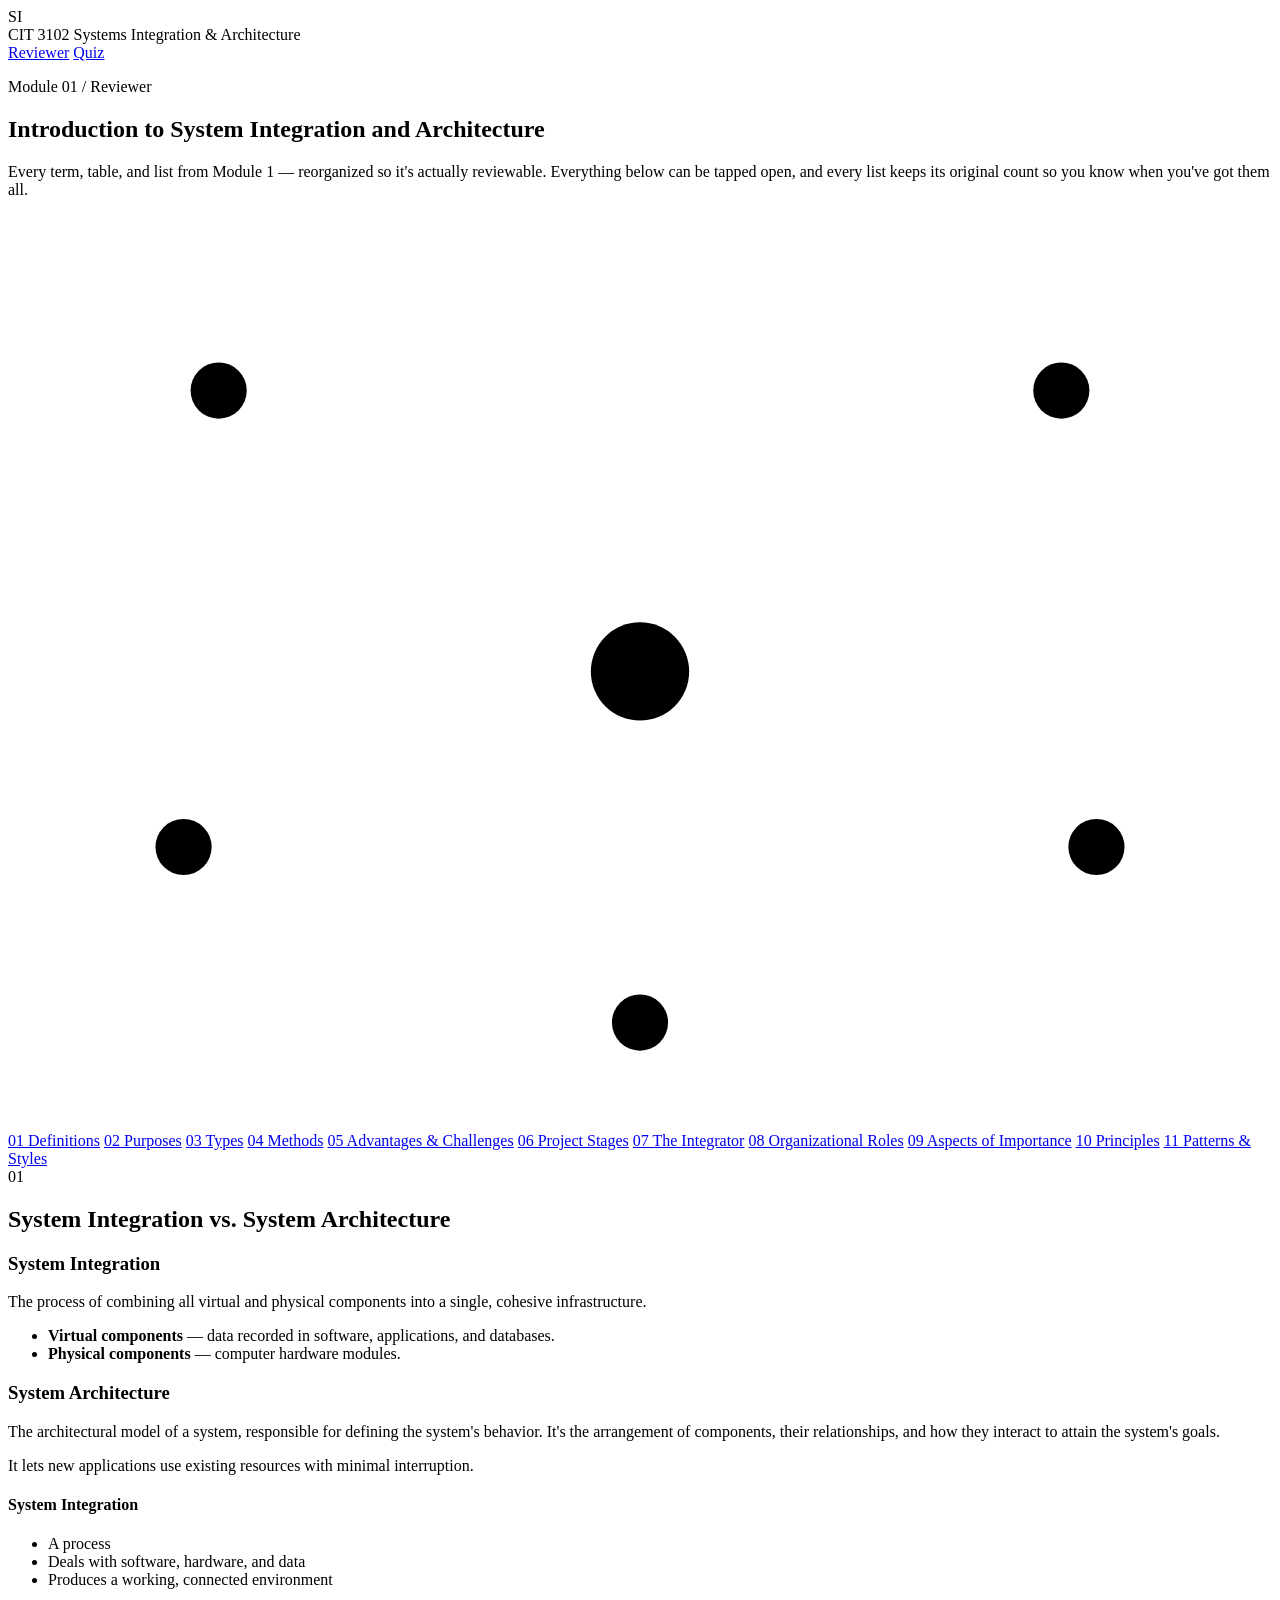
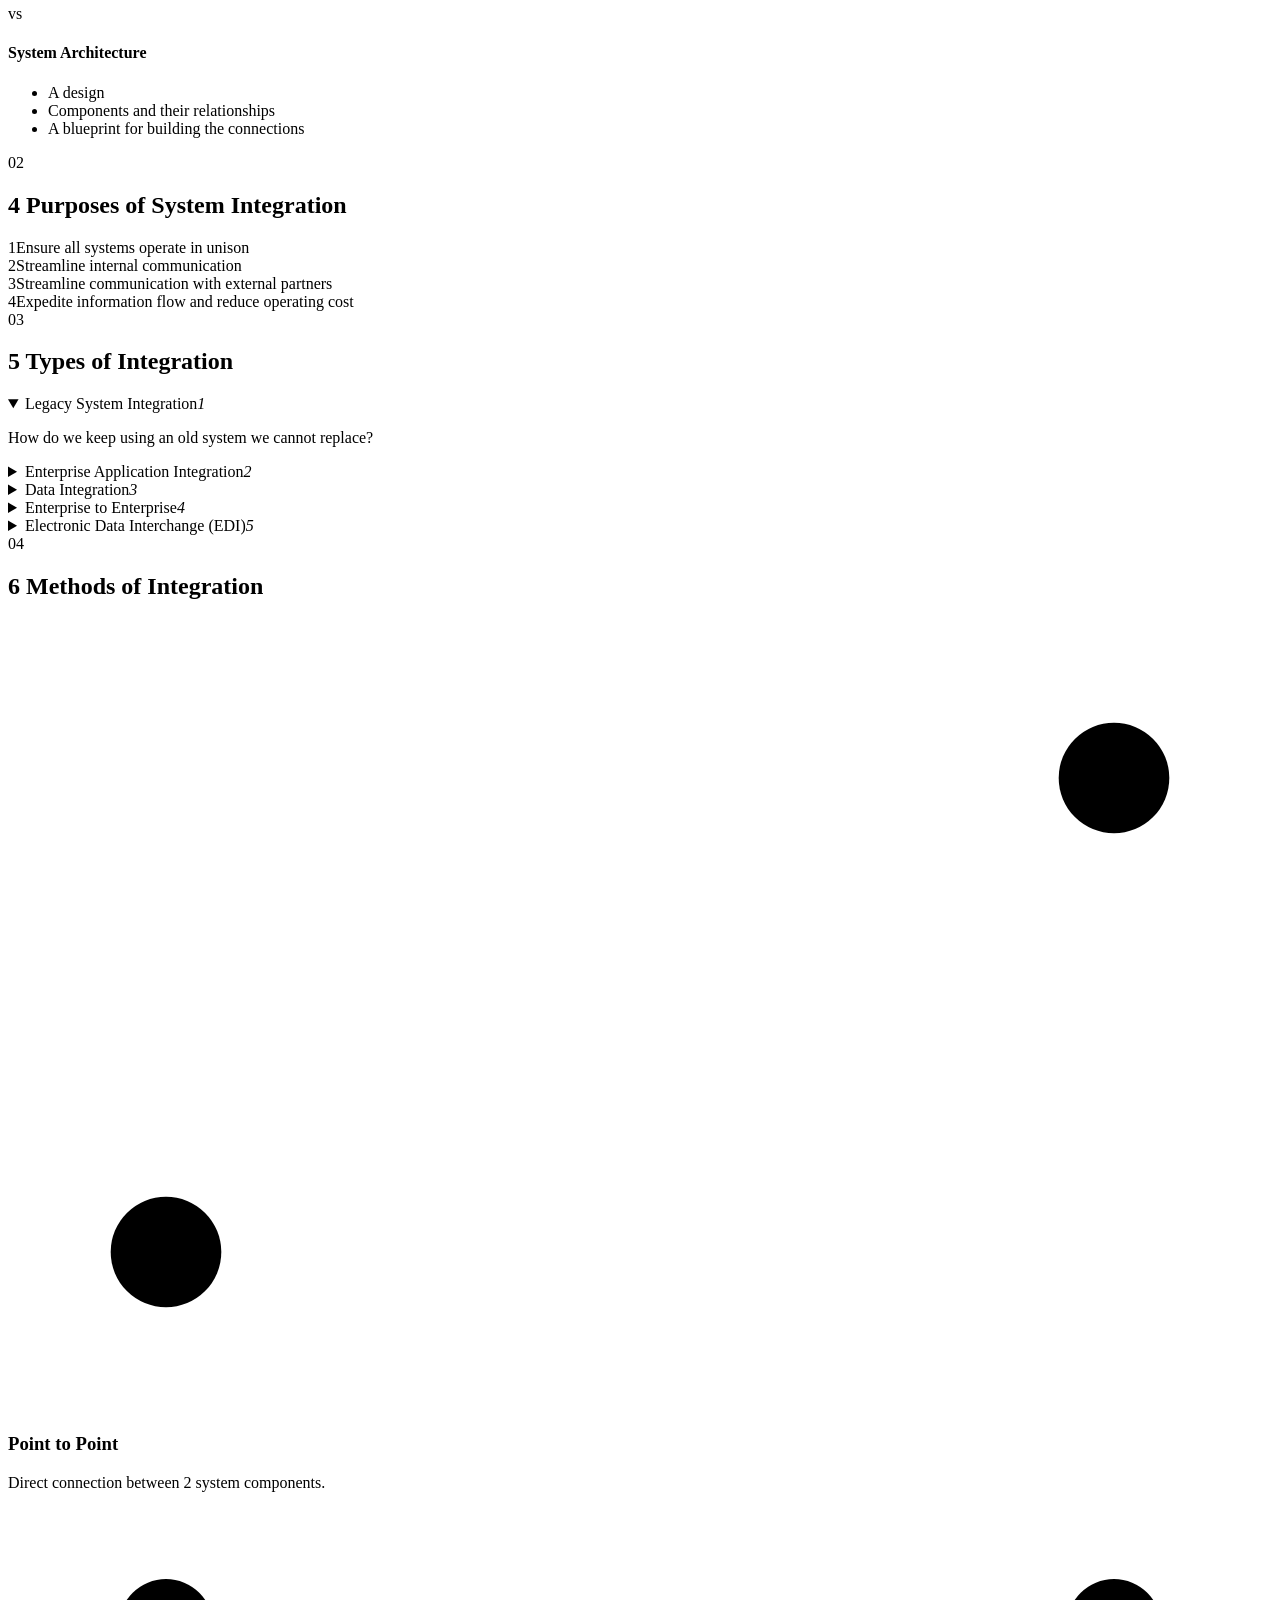
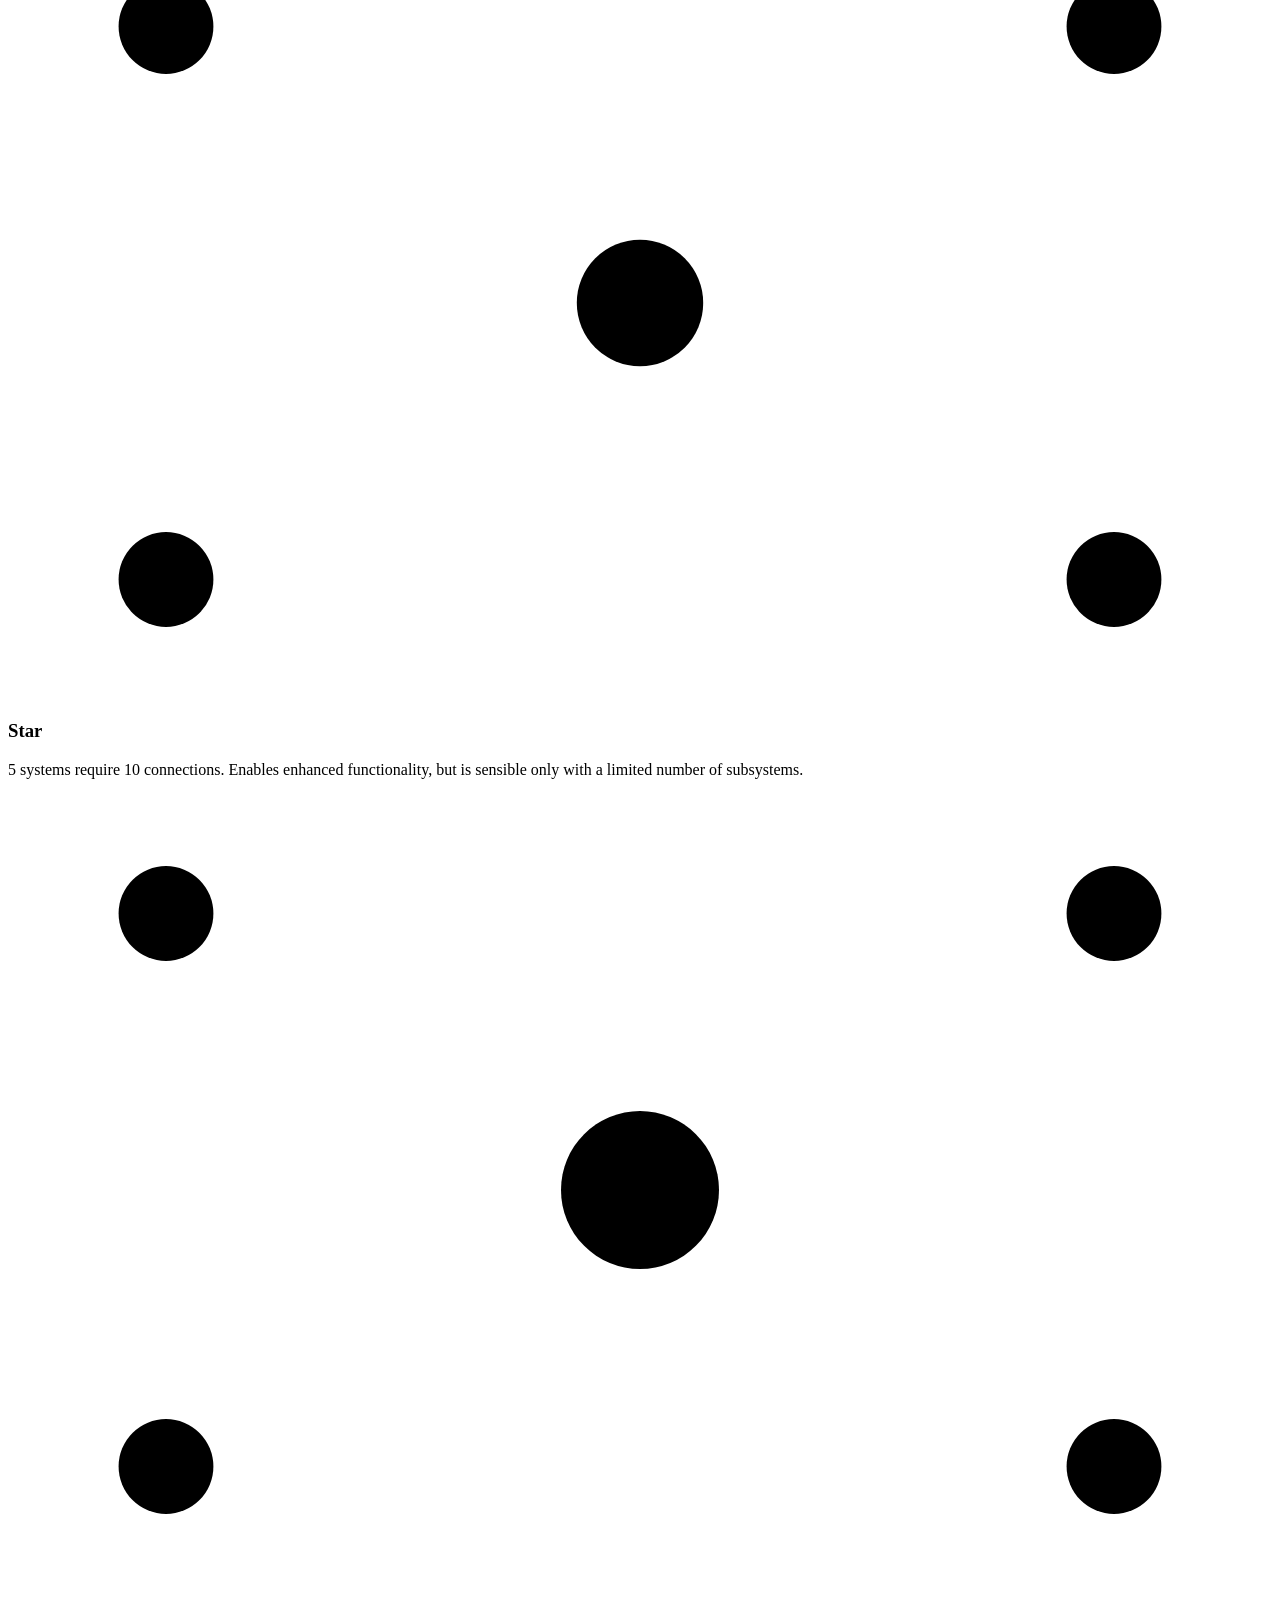
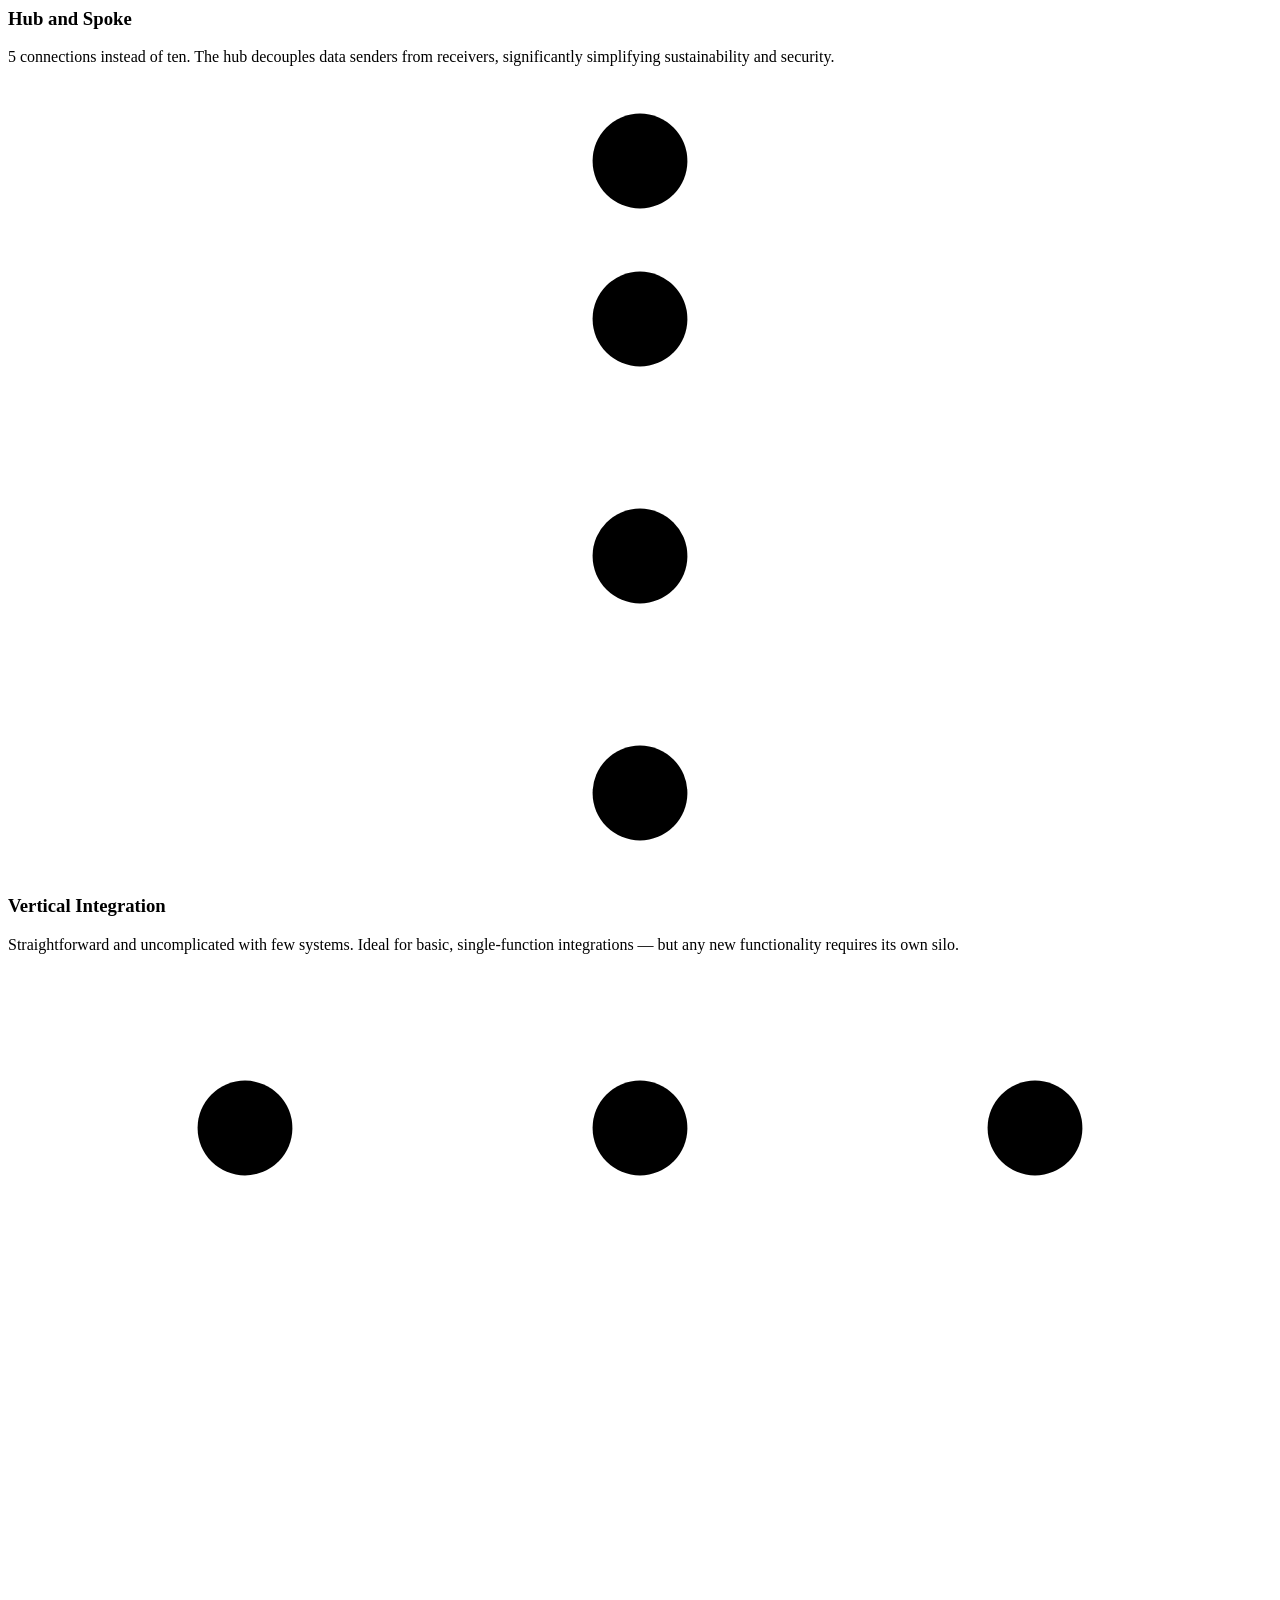
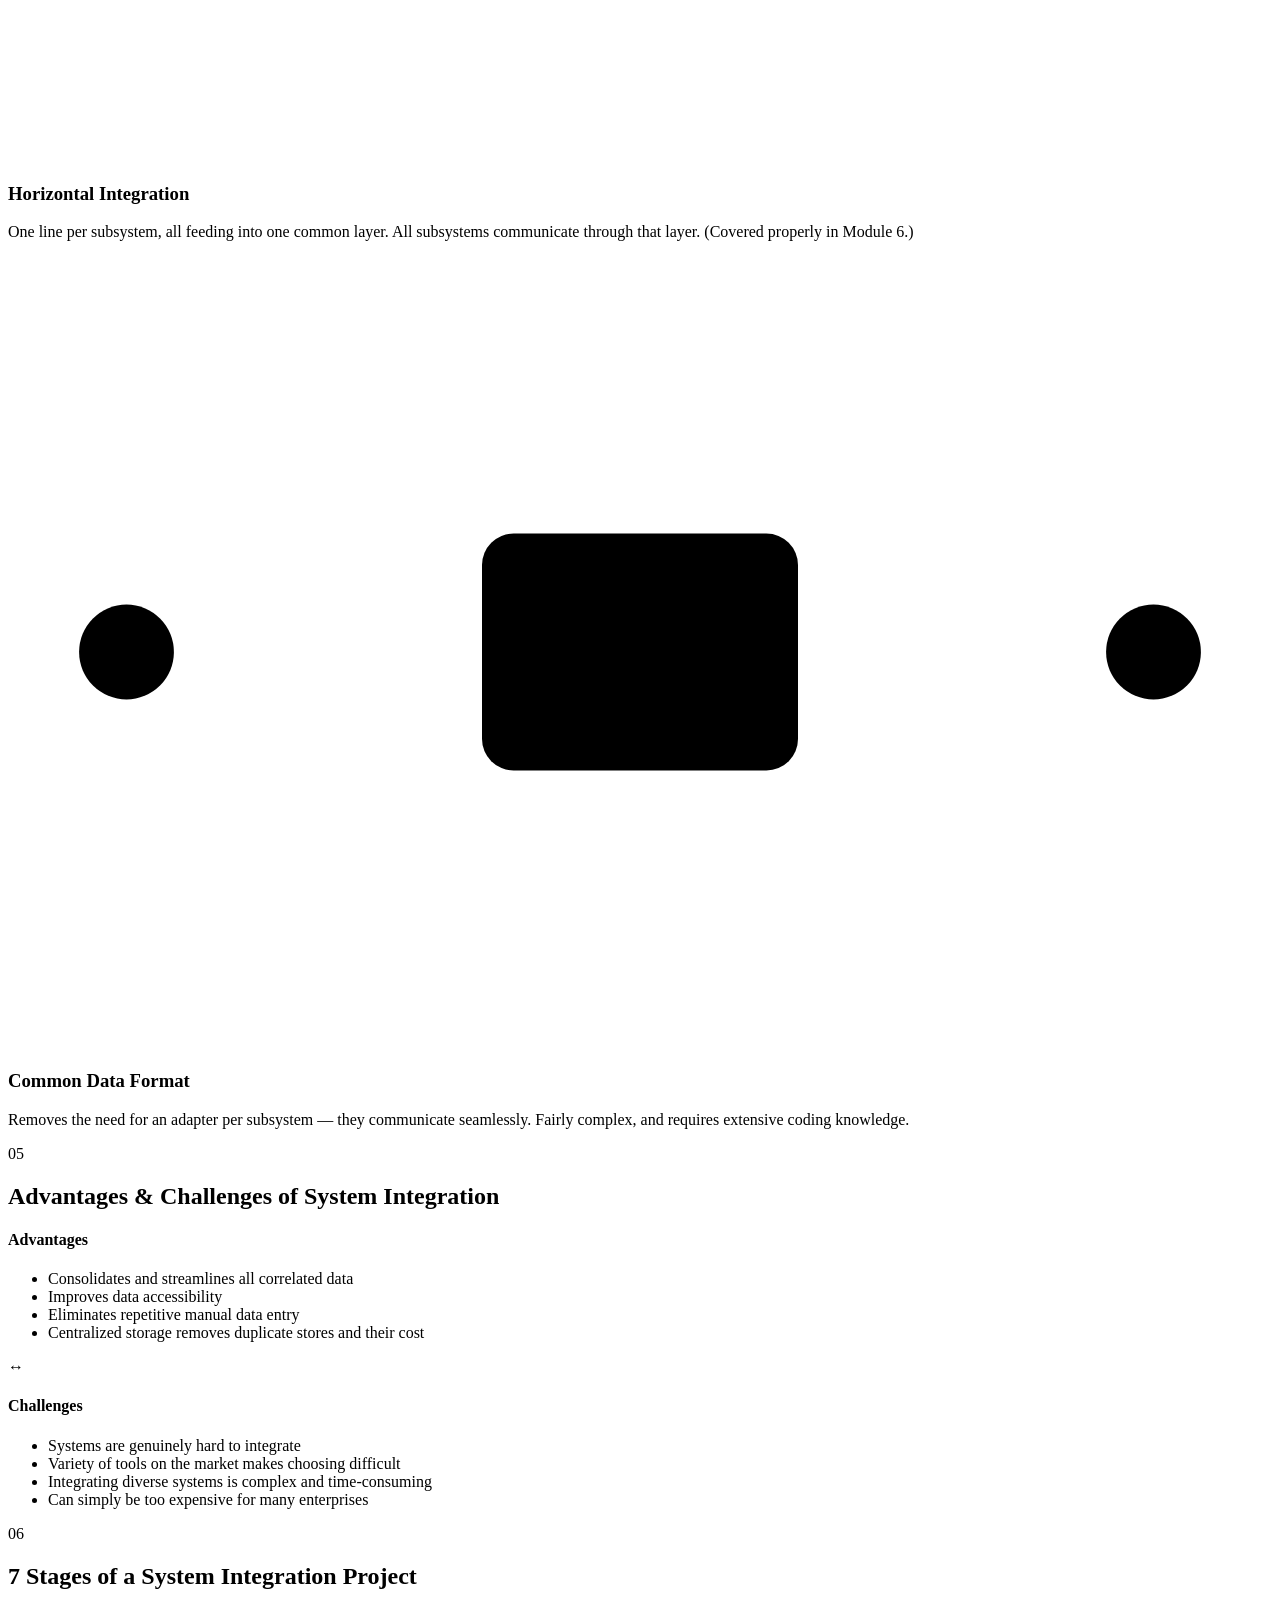
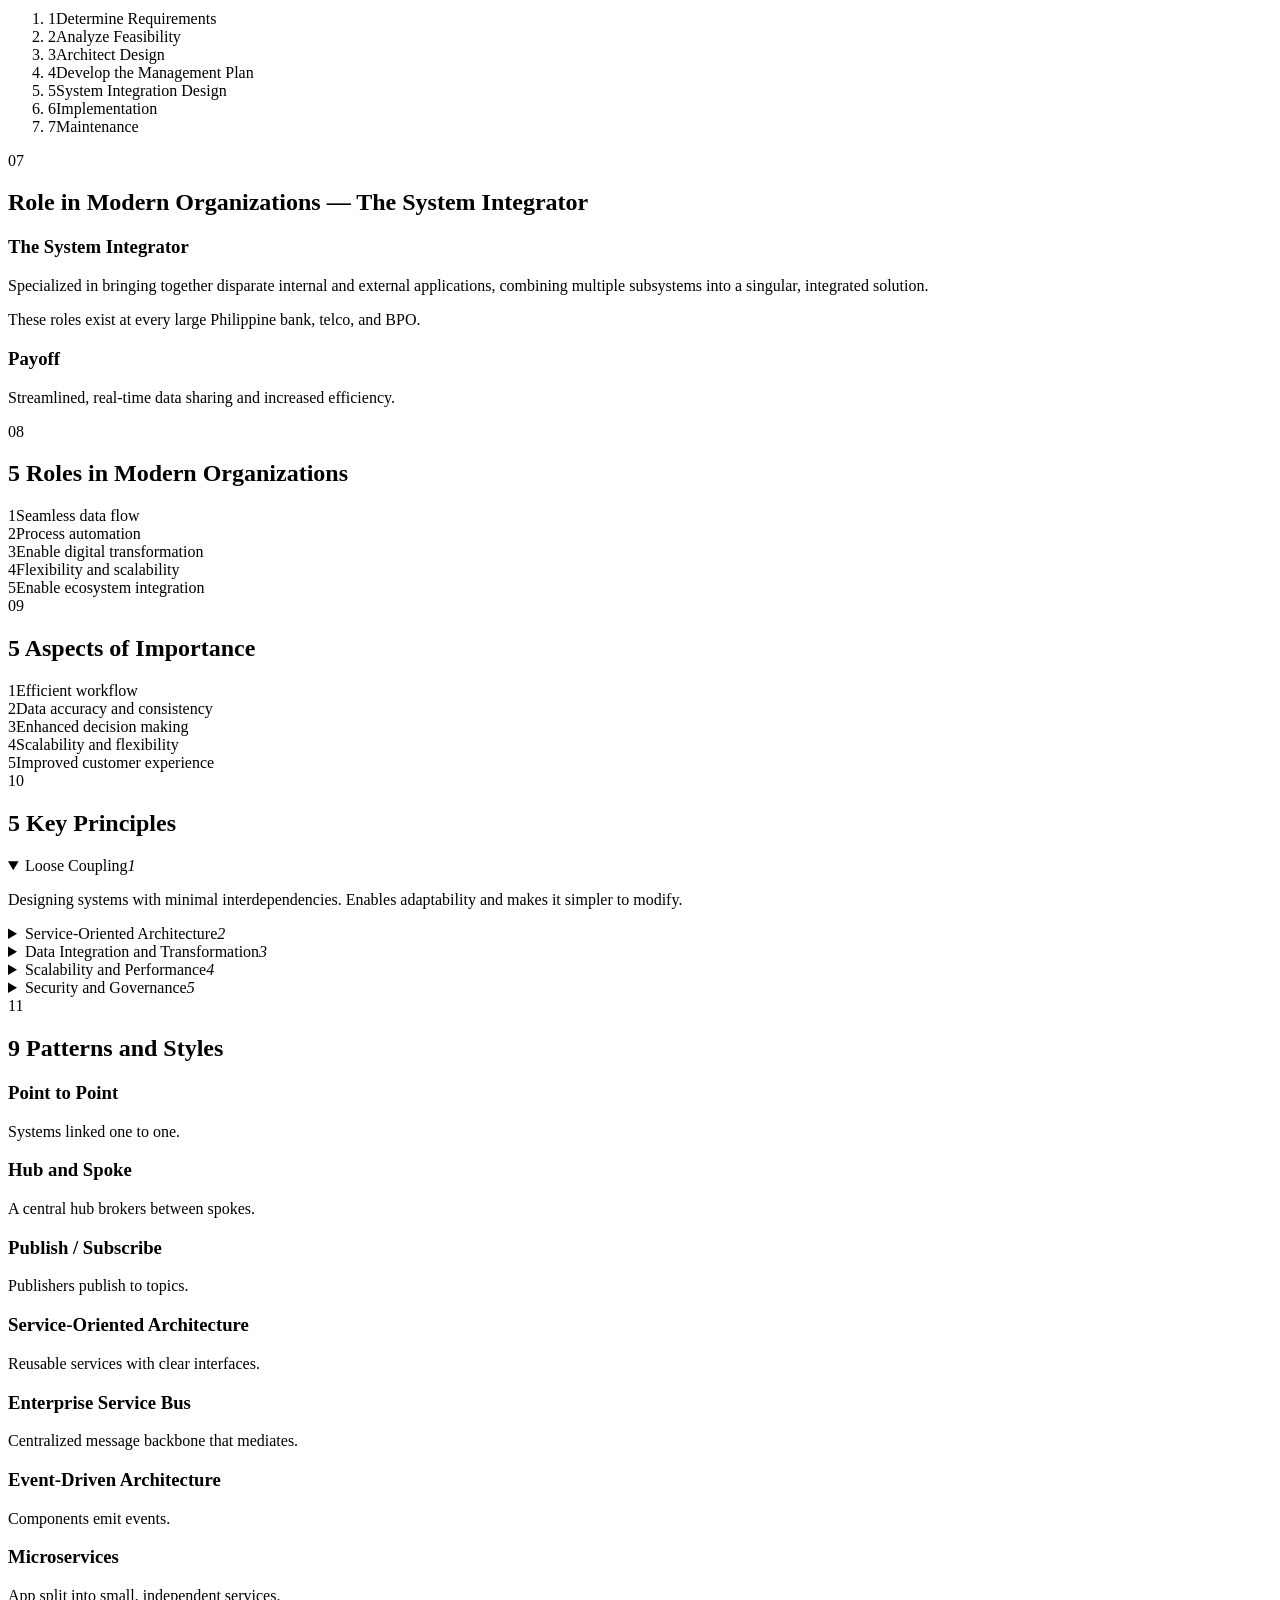
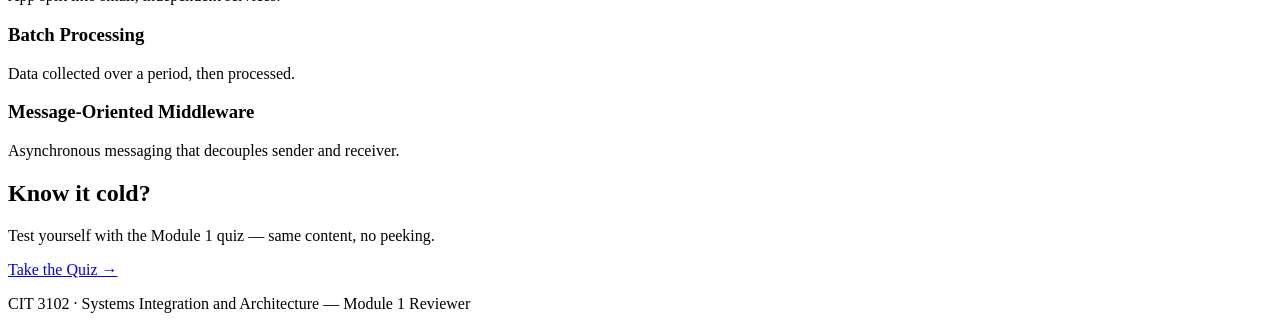
==== index.html @ 25cd11cd "Add initial index.html for Module 1 Reviewer Initial commit of the Module 1 Reviewer HTML structure." ====
<!DOCTYPE html>
<html lang="en">
<head>
<meta charset="UTF-8">
<meta name="viewport" content="width=device-width, initial-scale=1.0">
<title>Module 1 Reviewer · Systems Integration & Architecture</title>
<link rel="preconnect" href="https://fonts.googleapis.com">
<link href="https://fonts.googleapis.com/css2?family=Space+Grotesk:wght@500;600;700&family=Inter:wght@400;500;600;700&family=IBM+Plex+Mono:wght@500;600&display=swap" rel="stylesheet">
<link rel="stylesheet" href="reviewer.css">
</head>
<body>

<div class="wires" aria-hidden="true"></div>

<header class="topbar">
  <div class="topbar-inner">
    <div class="brand">
      <span class="brand-mark">SI</span>
      <div class="brand-text">
        <span class="brand-course">CIT 3102</span>
        <span class="brand-sub">Systems Integration &amp; Architecture</span>
      </div>
    </div>
    <nav class="topnav">
      <a href="index.html" class="active">Reviewer</a>
      <a href="quiz.html">Quiz</a>
    </nav>
  </div>
</header>

<main>

  <section class="hero">
    <div class="hero-text">
      <p class="eyebrow">Module 01 / Reviewer</p>
      <h1>Introduction to System Integration and Architecture</h1>
      <p class="hero-sub">Every term, table, and list from Module 1 — reorganized so it's actually reviewable. Everything below can be tapped open, and every list keeps its original count so you know when you've got them all.</p>
    </div>
    <svg class="hero-diagram" viewBox="0 0 360 260" aria-hidden="true">
      <g class="wire-lines">
        <line x1="180" y1="130" x2="60" y2="50"></line>
        <line x1="180" y1="130" x2="300" y2="50"></line>
        <line x1="180" y1="130" x2="50" y2="180"></line>
        <line x1="180" y1="130" x2="310" y2="180"></line>
        <line x1="180" y1="130" x2="180" y2="230"></line>
      </g>
      <circle class="node node-hub" cx="180" cy="130" r="14"></circle>
      <circle class="node" cx="60" cy="50" r="8"></circle>
      <circle class="node" cx="300" cy="50" r="8"></circle>
      <circle class="node" cx="50" cy="180" r="8"></circle>
      <circle class="node" cx="310" cy="180" r="8"></circle>
      <circle class="node" cx="180" cy="230" r="8"></circle>
    </svg>
  </section>

  <nav class="toc" aria-label="Section quick links">
    <a href="#definitions">01 Definitions</a>
    <a href="#purposes">02 Purposes</a>
    <a href="#types">03 Types</a>
    <a href="#methods">04 Methods</a>
    <a href="#advantages">05 Advantages &amp; Challenges</a>
    <a href="#stages">06 Project Stages</a>
    <a href="#role">07 The Integrator</a>
    <a href="#roles">08 Organizational Roles</a>
    <a href="#aspects">09 Aspects of Importance</a>
    <a href="#principles">10 Principles</a>
    <a href="#patterns">11 Patterns &amp; Styles</a>
  </nav>

  <!-- 01 DEFINITIONS -->
  <section class="block" id="definitions">
    <div class="block-head">
      <span class="block-num">01</span>
      <h2>System Integration vs. System Architecture</h2>
    </div>

    <div class="card-grid two">
      <div class="def-card">
        <h3>System Integration</h3>
        <p>The process of combining all virtual and physical components into a single, cohesive infrastructure.</p>
        <ul class="tag-list">
          <li><strong>Virtual components</strong> — data recorded in software, applications, and databases.</li>
          <li><strong>Physical components</strong> — computer hardware modules.</li>
        </ul>
      </div>
      <div class="def-card">
        <h3>System Architecture</h3>
        <p>The architectural model of a system, responsible for defining the system's behavior. It's the arrangement of components, their relationships, and how they interact to attain the system's goals.</p>
        <p class="def-note">It lets new applications use existing resources with minimal interruption.</p>
      </div>
    </div>

    <div class="compare-table">
      <div class="compare-col">
        <h4>System Integration</h4>
        <ul>
          <li>A process</li>
          <li>Deals with software, hardware, and data</li>
          <li>Produces a working, connected environment</li>
        </ul>
      </div>
      <div class="compare-divider" aria-hidden="true">vs</div>
      <div class="compare-col">
        <h4>System Architecture</h4>
        <ul>
          <li>A design</li>
          <li>Components and their relationships</li>
          <li>A blueprint for building the connections</li>
        </ul>
      </div>
    </div>
  </section>

  <!-- 02 PURPOSES -->
  <section class="block" id="purposes">
    <div class="block-head">
      <span class="block-num">02</span>
      <h2>4 Purposes of System Integration</h2>
    </div>
    <div class="pill-grid four">
      <div class="pill-card"><span class="pill-index">1</span>Ensure all systems operate in unison</div>
      <div class="pill-card"><span class="pill-index">2</span>Streamline internal communication</div>
      <div class="pill-card"><span class="pill-index">3</span>Streamline communication with external partners</div>
      <div class="pill-card"><span class="pill-index">4</span>Expedite information flow and reduce operating cost</div>
    </div>
  </section>

  <!-- 03 TYPES -->
  <section class="block" id="types">
    <div class="block-head">
      <span class="block-num">03</span>
      <h2>5 Types of Integration</h2>
    </div>
    <div class="accordion">
      <details open>
        <summary><span>Legacy System Integration</span><i>1</i></summary>
        <p>How do we keep using an old system we cannot replace?</p>
      </details>
      <details>
        <summary><span>Enterprise Application Integration</span><i>2</i></summary>
        <p>How do we unify the many applications we bought as we grew?</p>
      </details>
      <details>
        <summary><span>Data Integration</span><i>3</i></summary>
        <p>How do we get one view of data spread across many databases?</p>
      </details>
      <details>
        <summary><span>Enterprise to Enterprise</span><i>4</i></summary>
        <p>How do we automate work that crosses company boundaries?</p>
      </details>
      <details>
        <summary><span>Electronic Data Interchange (EDI)</span><i>5</i></summary>
        <p>How do we stop exchanging paper documents with other companies?</p>
      </details>
    </div>
  </section>

  <!-- 04 METHODS -->
  <section class="block" id="methods">
    <div class="block-head">
      <span class="block-num">04</span>
      <h2>6 Methods of Integration</h2>
    </div>

    <div class="method-card">
      <svg class="topo" viewBox="0 0 160 100"><line x1="20" y1="80" x2="140" y2="20"/><circle cx="20" cy="80" r="7"/><circle cx="140" cy="20" r="7"/></svg>
      <div class="method-text">
        <h3>Point to Point</h3>
        <p>Direct connection between 2 system components.</p>
      </div>
    </div>

    <div class="method-card">
      <svg class="topo" viewBox="0 0 160 100"><line x1="80" y1="50" x2="20" y2="15"/><line x1="80" y1="50" x2="140" y2="15"/><line x1="80" y1="50" x2="20" y2="85"/><line x1="80" y1="50" x2="140" y2="85"/><circle class="hub" cx="80" cy="50" r="8"/><circle cx="20" cy="15" r="6"/><circle cx="140" cy="15" r="6"/><circle cx="20" cy="85" r="6"/><circle cx="140" cy="85" r="6"/></svg>
      <div class="method-text">
        <h3>Star</h3>
        <p>5 systems require 10 connections. Enables enhanced functionality, but is sensible only with a limited number of subsystems.</p>
      </div>
    </div>

    <div class="method-card">
      <svg class="topo" viewBox="0 0 160 100"><line x1="80" y1="50" x2="20" y2="15"/><line x1="80" y1="50" x2="140" y2="15"/><line x1="80" y1="50" x2="20" y2="85"/><line x1="80" y1="50" x2="140" y2="85"/><circle class="hub" cx="80" cy="50" r="10"/><circle cx="20" cy="15" r="6"/><circle cx="140" cy="15" r="6"/><circle cx="20" cy="85" r="6"/><circle cx="140" cy="85" r="6"/></svg>
      <div class="method-text">
        <h3>Hub and Spoke</h3>
        <p>5 connections instead of ten. The hub decouples data senders from receivers, significantly simplifying sustainability and security.</p>
      </div>
    </div>

    <div class="method-card">
      <svg class="topo" viewBox="0 0 160 100"><line x1="80" y1="90" x2="80" y2="60"/><line x1="80" y1="60" x2="80" y2="30"/><line x1="80" y1="30" x2="80" y2="10"/><circle cx="80" cy="90" r="6"/><circle cx="80" cy="60" r="6"/><circle cx="80" cy="30" r="6"/><circle cx="80" cy="10" r="6"/></svg>
      <div class="method-text">
        <h3>Vertical Integration</h3>
        <p>Straightforward and uncomplicated with few systems. Ideal for basic, single-function integrations — but any new functionality requires its own silo.</p>
      </div>
    </div>

    <div class="method-card">
      <svg class="topo" viewBox="0 0 160 100"><line x1="10" y1="80" x2="150" y2="80"/><line x1="30" y1="80" x2="30" y2="20"/><line x1="80" y1="80" x2="80" y2="20"/><line x1="130" y1="80" x2="130" y2="20"/><circle cx="30" cy="20" r="6"/><circle cx="80" cy="20" r="6"/><circle cx="130" cy="20" r="6"/></svg>
      <div class="method-text">
        <h3>Horizontal Integration</h3>
        <p>One line per subsystem, all feeding into one common layer. All subsystems communicate through that layer. (Covered properly in Module 6.)</p>
      </div>
    </div>

    <div class="method-card">
      <svg class="topo" viewBox="0 0 160 100"><rect x="60" y="35" width="40" height="30" rx="4"/><line x1="60" y1="50" x2="15" y2="50"/><line x1="100" y1="50" x2="145" y2="50"/><circle cx="15" cy="50" r="6"/><circle cx="145" cy="50" r="6"/></svg>
      <div class="method-text">
        <h3>Common Data Format</h3>
        <p>Removes the need for an adapter per subsystem — they communicate seamlessly. Fairly complex, and requires extensive coding knowledge.</p>
      </div>
    </div>
  </section>

  <!-- 05 ADVANTAGES / CHALLENGES -->
  <section class="block" id="advantages">
    <div class="block-head">
      <span class="block-num">05</span>
      <h2>Advantages &amp; Challenges of System Integration</h2>
    </div>
    <div class="compare-table two-tone">
      <div class="compare-col good">
        <h4>Advantages</h4>
        <ul>
          <li>Consolidates and streamlines all correlated data</li>
          <li>Improves data accessibility</li>
          <li>Eliminates repetitive manual data entry</li>
          <li>Centralized storage removes duplicate stores and their cost</li>
        </ul>
      </div>
      <div class="compare-divider" aria-hidden="true">↔</div>
      <div class="compare-col bad">
        <h4>Challenges</h4>
        <ul>
          <li>Systems are genuinely hard to integrate</li>
          <li>Variety of tools on the market makes choosing difficult</li>
          <li>Integrating diverse systems is complex and time-consuming</li>
          <li>Can simply be too expensive for many enterprises</li>
        </ul>
      </div>
    </div>
  </section>

  <!-- 06 STAGES -->
  <section class="block" id="stages">
    <div class="block-head">
      <span class="block-num">06</span>
      <h2>7 Stages of a System Integration Project</h2>
    </div>
    <ol class="timeline">
      <li><span class="t-num">1</span><span class="t-label">Determine Requirements</span></li>
      <li><span class="t-num">2</span><span class="t-label">Analyze Feasibility</span></li>
      <li><span class="t-num">3</span><span class="t-label">Architect Design</span></li>
      <li><span class="t-num">4</span><span class="t-label">Develop the Management Plan</span></li>
      <li><span class="t-num">5</span><span class="t-label">System Integration Design</span></li>
      <li><span class="t-num">6</span><span class="t-label">Implementation</span></li>
      <li><span class="t-num">7</span><span class="t-label">Maintenance</span></li>
    </ol>
  </section>

  <!-- 07 ROLE -->
  <section class="block" id="role">
    <div class="block-head">
      <span class="block-num">07</span>
      <h2>Role in Modern Organizations — The System Integrator</h2>
    </div>
    <div class="card-grid two">
      <div class="def-card">
        <h3>The System Integrator</h3>
        <p>Specialized in bringing together disparate internal and external applications, combining multiple subsystems into a singular, integrated solution.</p>
        <p class="def-note">These roles exist at every large Philippine bank, telco, and BPO.</p>
      </div>
      <div class="def-card accent">
        <h3>Payoff</h3>
        <p>Streamlined, real-time data sharing and increased efficiency.</p>
      </div>
    </div>
  </section>

  <!-- 08 ROLES -->
  <section class="block" id="roles">
    <div class="block-head">
      <span class="block-num">08</span>
      <h2>5 Roles in Modern Organizations</h2>
    </div>
    <div class="pill-grid five">
      <div class="pill-card"><span class="pill-index">1</span>Seamless data flow</div>
      <div class="pill-card"><span class="pill-index">2</span>Process automation</div>
      <div class="pill-card"><span class="pill-index">3</span>Enable digital transformation</div>
      <div class="pill-card"><span class="pill-index">4</span>Flexibility and scalability</div>
      <div class="pill-card"><span class="pill-index">5</span>Enable ecosystem integration</div>
    </div>
  </section>

  <!-- 09 ASPECTS -->
  <section class="block" id="aspects">
    <div class="block-head">
      <span class="block-num">09</span>
      <h2>5 Aspects of Importance</h2>
    </div>
    <div class="pill-grid five">
      <div class="pill-card"><span class="pill-index">1</span>Efficient workflow</div>
      <div class="pill-card"><span class="pill-index">2</span>Data accuracy and consistency</div>
      <div class="pill-card"><span class="pill-index">3</span>Enhanced decision making</div>
      <div class="pill-card"><span class="pill-index">4</span>Scalability and flexibility</div>
      <div class="pill-card"><span class="pill-index">5</span>Improved customer experience</div>
    </div>
  </section>

  <!-- 10 PRINCIPLES -->
  <section class="block" id="principles">
    <div class="block-head">
      <span class="block-num">10</span>
      <h2>5 Key Principles</h2>
    </div>
    <div class="accordion">
      <details open>
        <summary><span>Loose Coupling</span><i>1</i></summary>
        <p>Designing systems with minimal interdependencies. Enables adaptability and makes it simpler to modify.</p>
      </details>
      <details>
        <summary><span>Service-Oriented Architecture</span><i>2</i></summary>
        <p>Autonomous, loosely coupled services with well-defined interfaces.</p>
      </details>
      <details>
        <summary><span>Data Integration and Transformation</span><i>3</i></summary>
        <p>Merging and consolidating data from many sources.</p>
      </details>
      <details>
        <summary><span>Scalability and Performance</span><i>4</i></summary>
        <p>Handling growing data, traffic, and transactions while still meeting response-time expectations.</p>
      </details>
      <details>
        <summary><span>Security and Governance</span><i>5</i></summary>
        <p>Authentication, authorization, data protection, and access control — for availability, confidentiality, and integrity.</p>
      </details>
    </div>
  </section>

  <!-- 11 PATTERNS -->
  <section class="block" id="patterns">
    <div class="block-head">
      <span class="block-num">11</span>
      <h2>9 Patterns and Styles</h2>
    </div>
    <div class="pattern-grid">
      <div class="pattern-card"><h3>Point to Point</h3><p>Systems linked one to one.</p></div>
      <div class="pattern-card"><h3>Hub and Spoke</h3><p>A central hub brokers between spokes.</p></div>
      <div class="pattern-card"><h3>Publish / Subscribe</h3><p>Publishers publish to topics.</p></div>
      <div class="pattern-card"><h3>Service-Oriented Architecture</h3><p>Reusable services with clear interfaces.</p></div>
      <div class="pattern-card"><h3>Enterprise Service Bus</h3><p>Centralized message backbone that mediates.</p></div>
      <div class="pattern-card"><h3>Event-Driven Architecture</h3><p>Components emit events.</p></div>
      <div class="pattern-card"><h3>Microservices</h3><p>App split into small, independent services.</p></div>
      <div class="pattern-card"><h3>Batch Processing</h3><p>Data collected over a period, then processed.</p></div>
      <div class="pattern-card"><h3>Message-Oriented Middleware</h3><p>Asynchronous messaging that decouples sender and receiver.</p></div>
    </div>
  </section>

  <section class="cta">
    <h2>Know it cold?</h2>
    <p>Test yourself with the Module 1 quiz — same content, no peeking.</p>
    <a class="cta-btn" href="quiz.html">Take the Quiz →</a>
  </section>

</main>

<footer class="footer">
  <p>CIT 3102 · Systems Integration and Architecture — Module 1 Reviewer</p>
</footer>

</body>
</html>
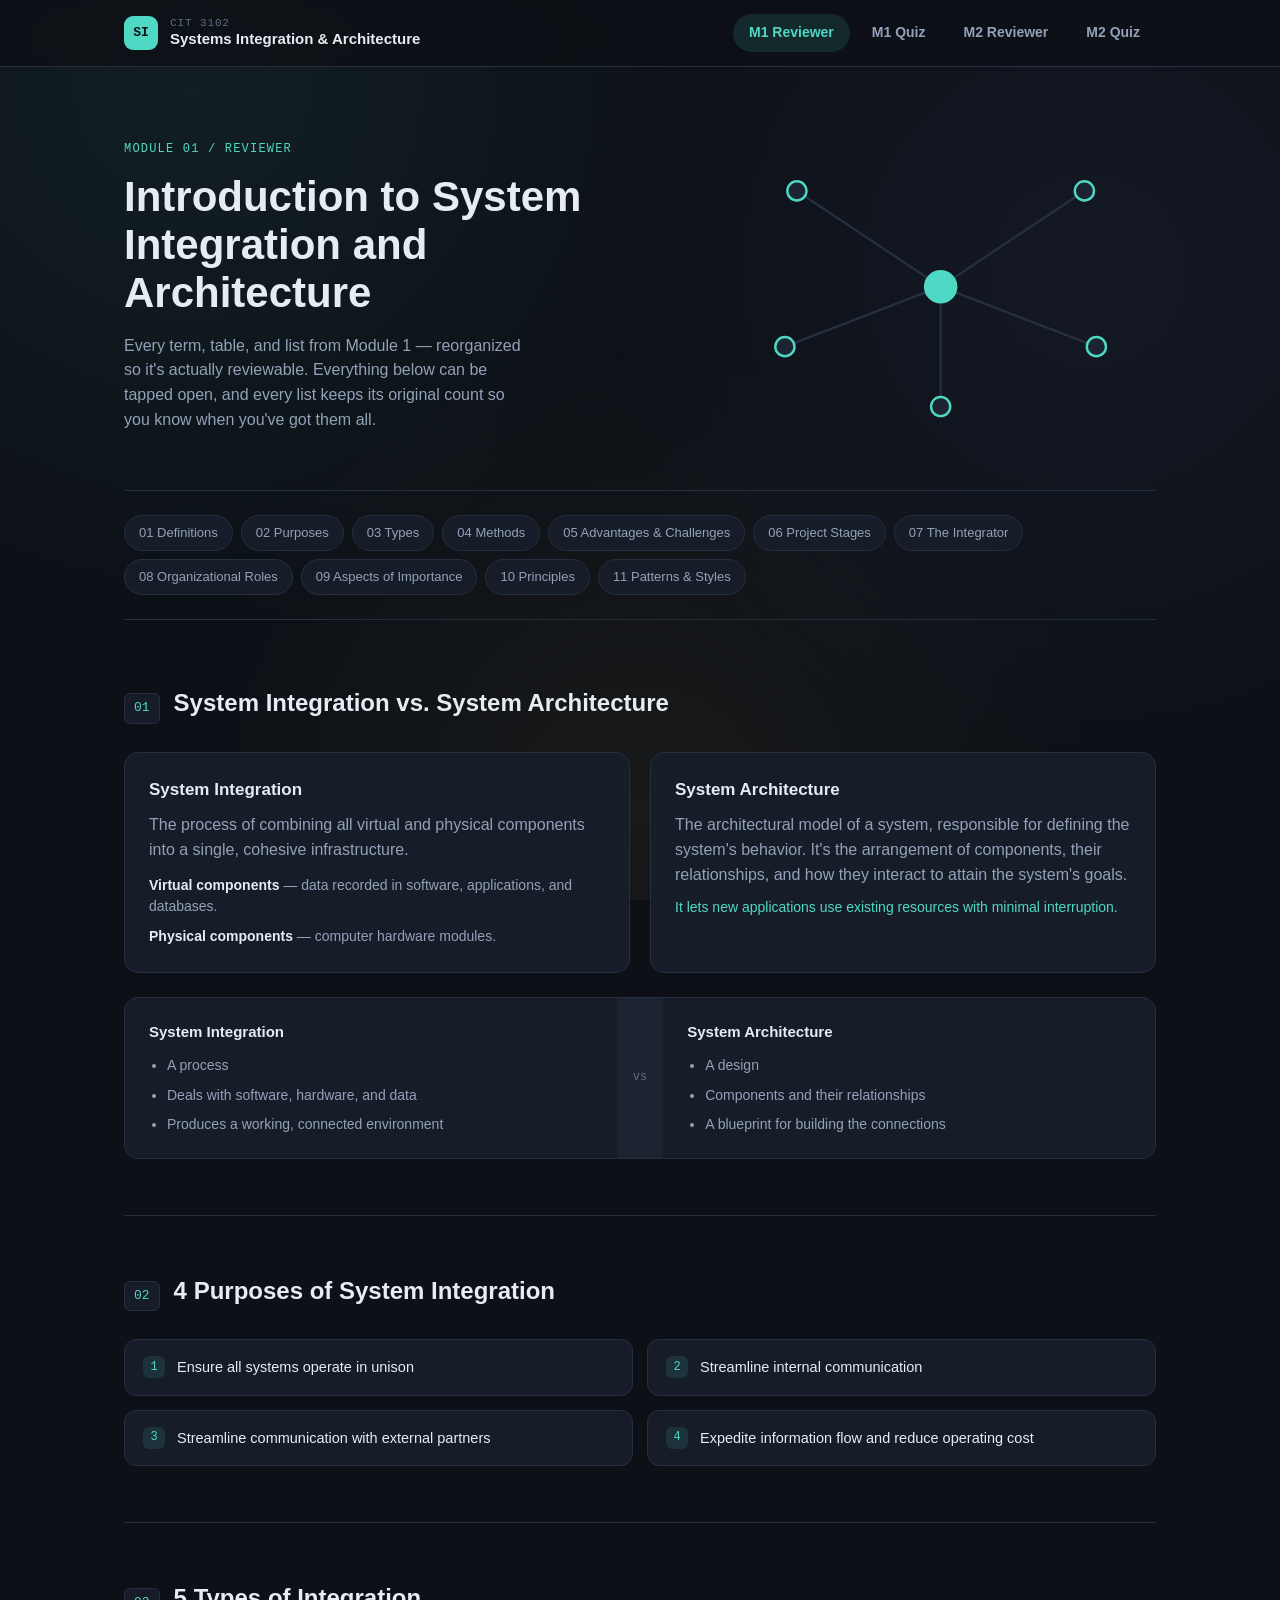
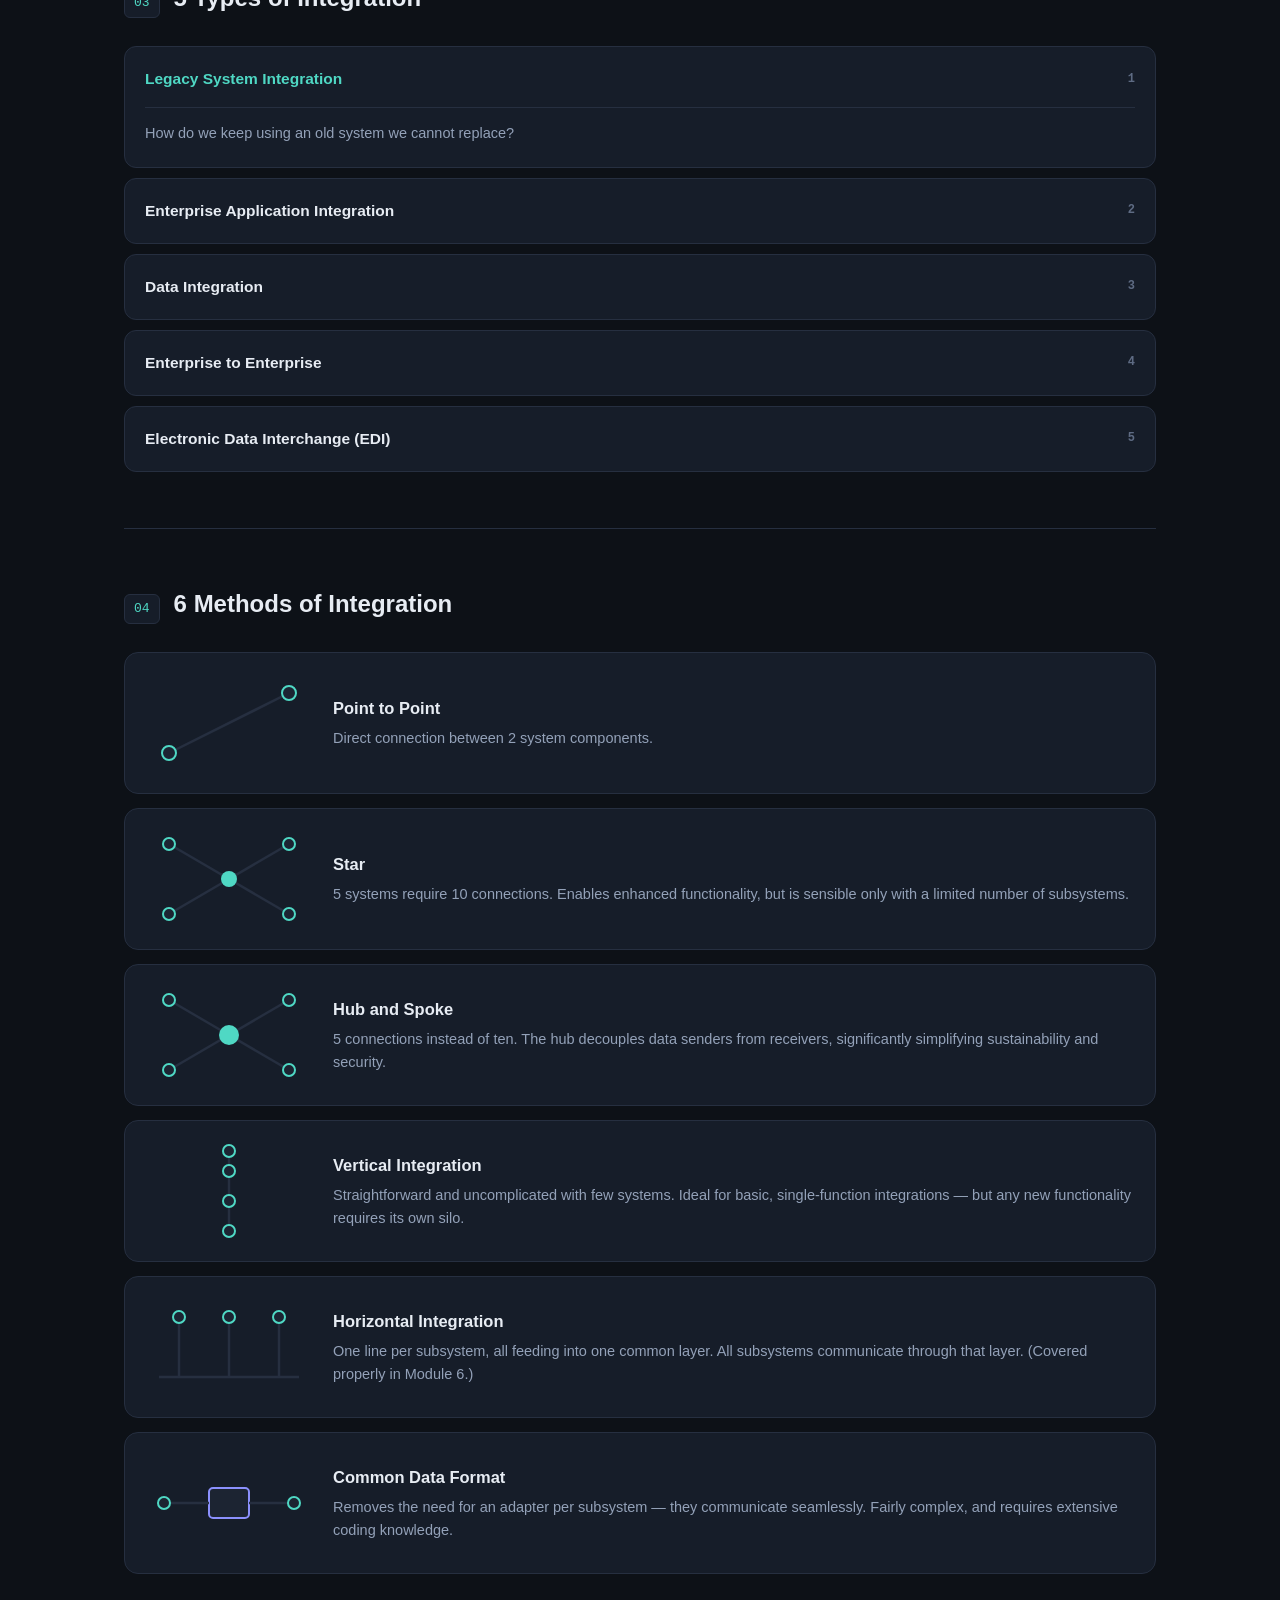
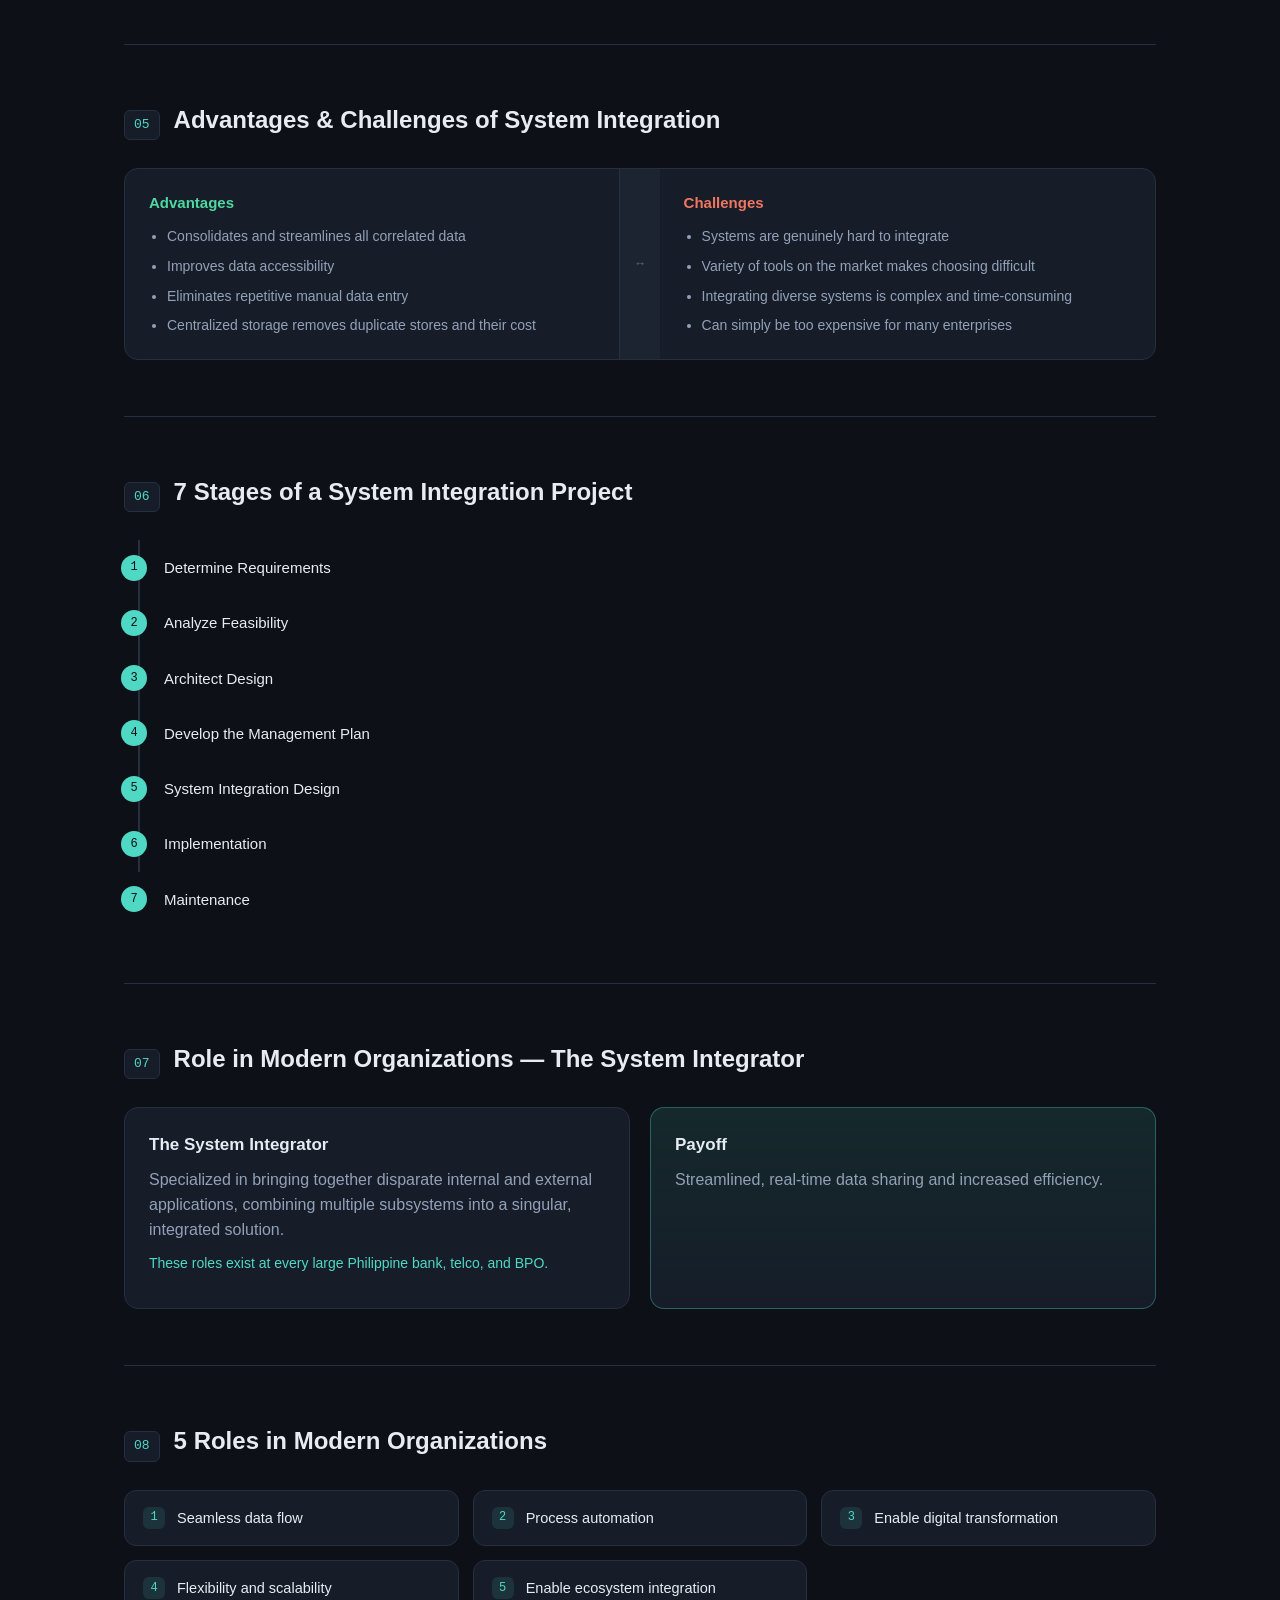
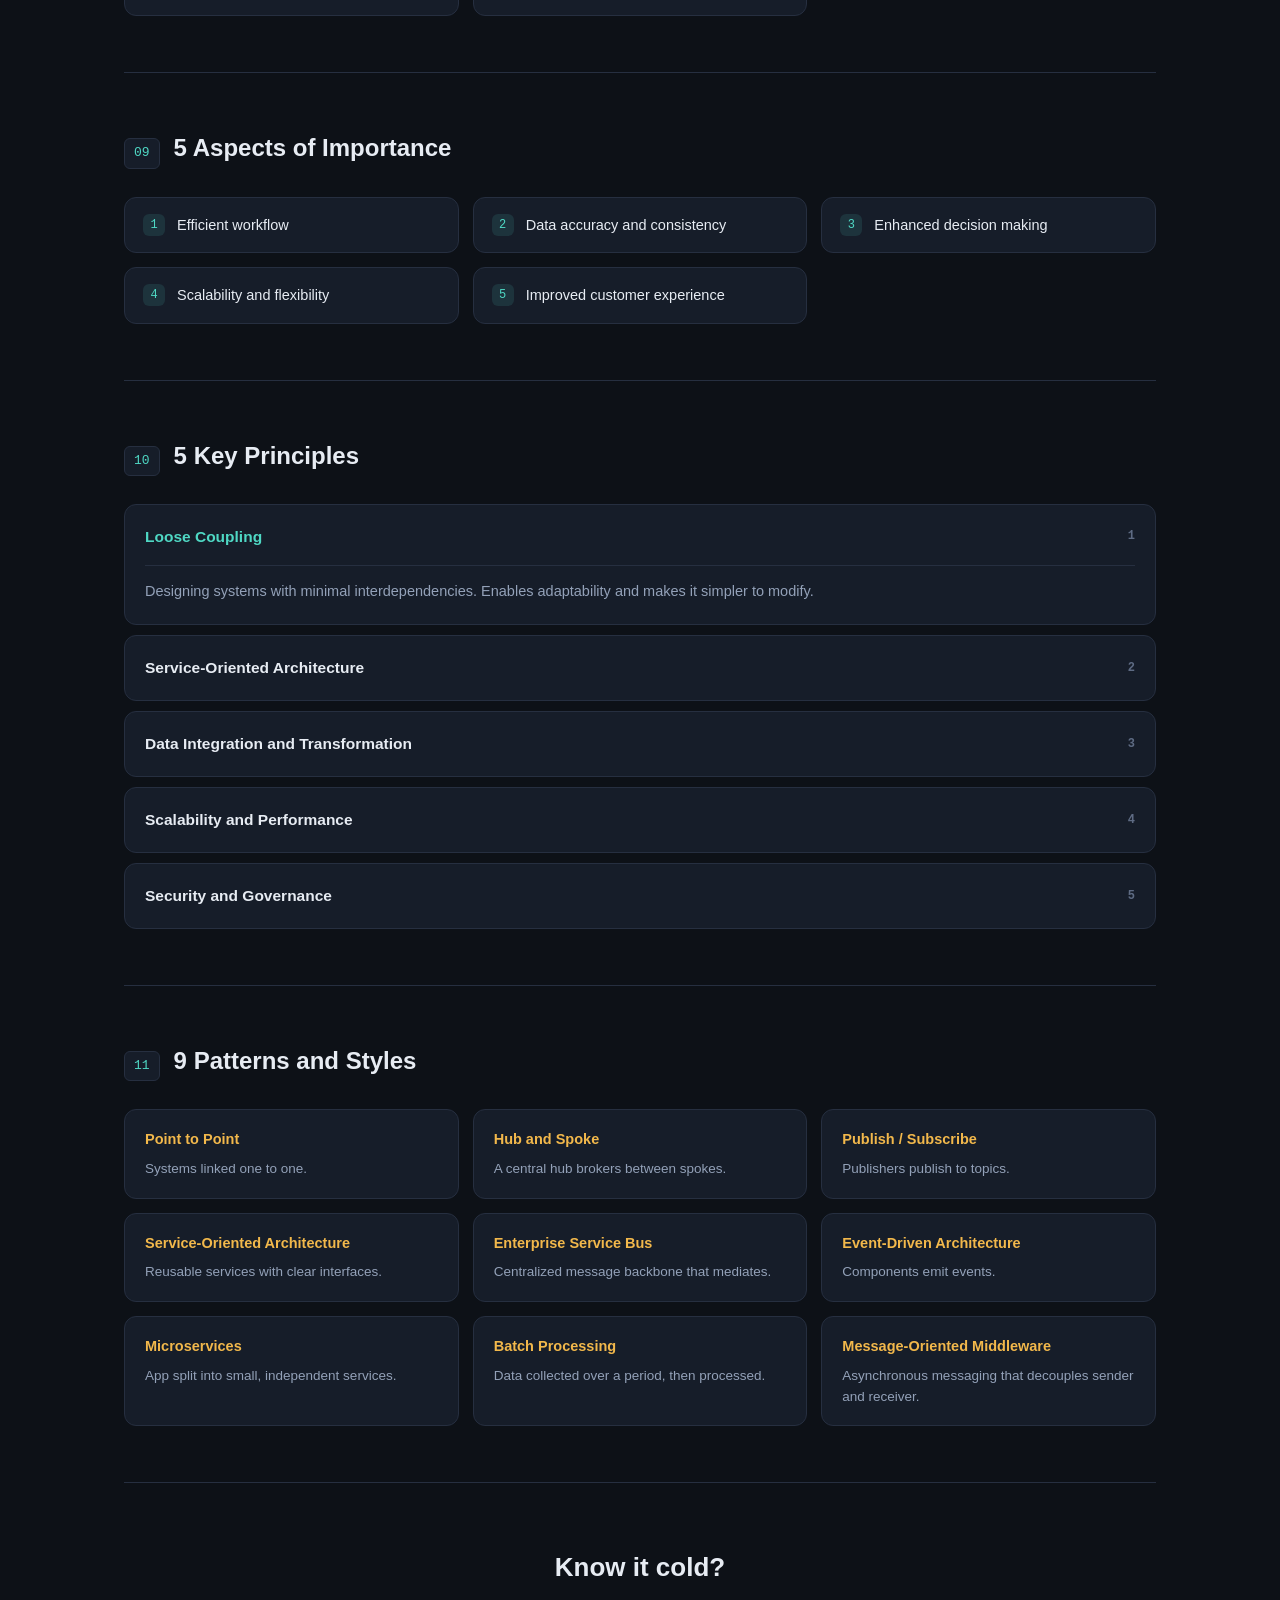
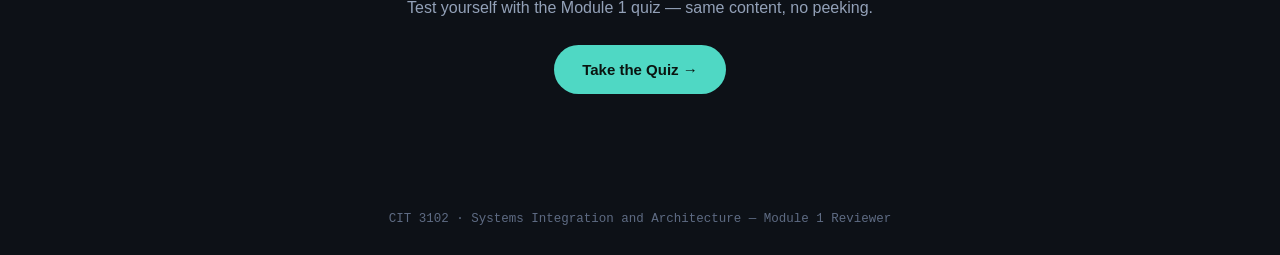
==== commit 3d42f9c2: "Update index.html" ====
--- a/index.html
+++ b/index.html
@@ -22,8 +22,10 @@
       </div>
     </div>
     <nav class="topnav">
-      <a href="index.html" class="active">Reviewer</a>
-      <a href="quiz.html">Quiz</a>
+      <a href="index.html" class="active">M1 Reviewer</a>
+      <a href="quiz.html">M1 Quiz</a>
+      <a href="index2.html">M2 Reviewer</a>
+      <a href="quiz2.html">M2 Quiz</a>
     </nav>
   </div>
 </header>
--- a/reviewer.css
+++ b/reviewer.css
@@ -0,0 +1,363 @@
+/* ===== Tokens ===== */
+:root {
+  --bg: #0d1117;
+  --bg-soft: #10161f;
+  --surface: #161d29;
+  --surface-2: #1c2432;
+  --border: #262f40;
+  --text: #e7ecf3;
+  --text-muted: #93a1b8;
+  --text-dim: #5e6b83;
+  --accent: #4fd8c4;
+  --accent-soft: rgba(79, 216, 196, 0.12);
+  --accent-2: #f2b84b;
+  --accent-2-soft: rgba(242, 184, 75, 0.12);
+  --violet: #8b90fd;
+  --good: #4fd8a0;
+  --bad: #f2765f;
+  --radius: 14px;
+  --font-display: "Space Grotesk", "Inter", sans-serif;
+  --font-body: "Inter", sans-serif;
+  --font-mono: "IBM Plex Mono", monospace;
+}
+
+* { box-sizing: border-box; }
+html { scroll-behavior: smooth; }
+
+body {
+  margin: 0;
+  background: var(--bg);
+  color: var(--text);
+  font-family: var(--font-body);
+  line-height: 1.55;
+  -webkit-font-smoothing: antialiased;
+}
+
+/* Ambient wire background */
+.wires {
+  position: fixed;
+  inset: 0;
+  z-index: -1;
+  background:
+    radial-gradient(circle at 15% 10%, rgba(79,216,196,0.07), transparent 40%),
+    radial-gradient(circle at 85% 30%, rgba(139,144,253,0.06), transparent 40%),
+    radial-gradient(circle at 50% 90%, rgba(242,184,75,0.05), transparent 45%);
+}
+
+a { color: inherit; }
+
+/* ===== Top bar ===== */
+.topbar {
+  position: sticky;
+  top: 0;
+  z-index: 50;
+  background: rgba(13, 17, 23, 0.85);
+  backdrop-filter: blur(10px);
+  border-bottom: 1px solid var(--border);
+}
+.topbar-inner {
+  max-width: 1080px;
+  margin: 0 auto;
+  padding: 14px 24px;
+  display: flex;
+  align-items: center;
+  justify-content: space-between;
+}
+.brand { display: flex; align-items: center; gap: 12px; }
+.brand-mark {
+  font-family: var(--font-mono);
+  font-weight: 600;
+  font-size: 13px;
+  color: var(--bg);
+  background: var(--accent);
+  width: 34px;
+  height: 34px;
+  border-radius: 9px;
+  display: flex;
+  align-items: center;
+  justify-content: center;
+}
+.brand-text { display: flex; flex-direction: column; line-height: 1.2; }
+.brand-course { font-family: var(--font-mono); font-size: 11px; letter-spacing: 0.08em; color: var(--text-dim); text-transform: uppercase; }
+.brand-sub { font-family: var(--font-display); font-weight: 600; font-size: 15px; }
+
+.topnav { display: flex; gap: 6px; }
+.topnav a {
+  text-decoration: none;
+  font-size: 14px;
+  font-weight: 600;
+  color: var(--text-muted);
+  padding: 8px 16px;
+  border-radius: 999px;
+  transition: all 0.15s ease;
+}
+.topnav a:hover { color: var(--text); }
+.topnav a.active { background: var(--accent-soft); color: var(--accent); }
+
+/* ===== Hero ===== */
+main { max-width: 1080px; margin: 0 auto; padding: 0 24px; }
+
+.hero {
+  display: grid;
+  grid-template-columns: 1.3fr 1fr;
+  gap: 40px;
+  align-items: center;
+  padding: 64px 0 48px;
+  border-bottom: 1px solid var(--border);
+}
+.eyebrow {
+  font-family: var(--font-mono);
+  font-size: 12px;
+  letter-spacing: 0.1em;
+  text-transform: uppercase;
+  color: var(--accent);
+  margin: 0 0 14px;
+}
+.hero h1 {
+  font-family: var(--font-display);
+  font-size: clamp(28px, 4vw, 42px);
+  line-height: 1.15;
+  margin: 0 0 16px;
+}
+.hero-sub { color: var(--text-muted); font-size: 16px; max-width: 46ch; margin: 0; }
+
+.hero-diagram { width: 100%; height: auto; }
+.hero-diagram .node { fill: var(--surface-2); stroke: var(--accent); stroke-width: 2; }
+.hero-diagram .node-hub { fill: var(--accent); stroke: none; }
+.hero-diagram .wire-lines line { stroke: var(--border); stroke-width: 2; }
+
+/* ===== TOC ===== */
+.toc {
+  display: flex;
+  flex-wrap: wrap;
+  gap: 8px;
+  padding: 24px 0;
+  border-bottom: 1px solid var(--border);
+  margin-bottom: 8px;
+}
+.toc a {
+  text-decoration: none;
+  font-size: 13px;
+  font-weight: 500;
+  color: var(--text-muted);
+  background: var(--surface);
+  border: 1px solid var(--border);
+  padding: 7px 14px;
+  border-radius: 999px;
+  transition: all 0.15s ease;
+}
+.toc a:hover { color: var(--accent); border-color: var(--accent); }
+
+/* ===== Blocks ===== */
+.block { padding: 56px 0; border-bottom: 1px solid var(--border); scroll-margin-top: 90px; }
+.block-head { display: flex; align-items: baseline; gap: 14px; margin-bottom: 28px; }
+.block-num {
+  font-family: var(--font-mono);
+  font-size: 13px;
+  color: var(--accent);
+  border: 1px solid var(--border);
+  background: var(--surface);
+  padding: 4px 9px;
+  border-radius: 6px;
+}
+.block-head h2 { font-family: var(--font-display); font-size: 24px; margin: 0; }
+
+/* Definition cards */
+.card-grid { display: grid; gap: 20px; }
+.card-grid.two { grid-template-columns: 1fr 1fr; }
+.def-card {
+  background: var(--surface);
+  border: 1px solid var(--border);
+  border-radius: var(--radius);
+  padding: 24px;
+}
+.def-card.accent { border-color: rgba(79,216,196,0.35); background: linear-gradient(180deg, var(--accent-soft), var(--surface)); }
+.def-card h3 { font-family: var(--font-display); margin: 0 0 10px; font-size: 17px; }
+.def-card p { margin: 0 0 10px; color: var(--text-muted); }
+.def-note { color: var(--accent) !important; font-size: 14px; font-weight: 500; }
+.tag-list { list-style: none; margin: 12px 0 0; padding: 0; display: flex; flex-direction: column; gap: 8px; }
+.tag-list li { font-size: 14px; color: var(--text-muted); }
+.tag-list strong { color: var(--text); }
+
+/* Compare table */
+.compare-table {
+  margin-top: 24px;
+  display: grid;
+  grid-template-columns: 1fr auto 1fr;
+  gap: 0;
+  background: var(--surface);
+  border: 1px solid var(--border);
+  border-radius: var(--radius);
+  overflow: hidden;
+}
+.compare-col { padding: 22px 24px; }
+.compare-col h4 { font-family: var(--font-display); margin: 0 0 12px; font-size: 15px; }
+.compare-col ul { margin: 0; padding-left: 18px; color: var(--text-muted); font-size: 14px; display: flex; flex-direction: column; gap: 8px; }
+.compare-divider {
+  display: flex; align-items: center; justify-content: center;
+  font-family: var(--font-mono); font-size: 12px; color: var(--text-dim);
+  background: var(--surface-2);
+  padding: 0 16px;
+}
+.compare-table.two-tone .good { border-right: 1px solid var(--border); }
+.compare-table.two-tone .good h4 { color: var(--good); }
+.compare-table.two-tone .bad h4 { color: var(--bad); }
+
+/* Pill grid */
+.pill-grid { display: grid; gap: 14px; }
+.pill-grid.four { grid-template-columns: repeat(2, 1fr); }
+.pill-grid.five { grid-template-columns: repeat(3, 1fr); }
+.pill-card {
+  background: var(--surface);
+  border: 1px solid var(--border);
+  border-radius: 12px;
+  padding: 16px 18px;
+  font-size: 14.5px;
+  color: var(--text);
+  display: flex;
+  align-items: center;
+  gap: 12px;
+}
+.pill-index {
+  font-family: var(--font-mono);
+  font-size: 12px;
+  color: var(--accent);
+  background: var(--accent-soft);
+  min-width: 22px;
+  height: 22px;
+  border-radius: 6px;
+  display: flex;
+  align-items: center;
+  justify-content: center;
+  flex: none;
+}
+
+/* Accordion */
+.accordion { display: flex; flex-direction: column; gap: 10px; }
+.accordion details {
+  background: var(--surface);
+  border: 1px solid var(--border);
+  border-radius: 12px;
+  padding: 4px 20px;
+}
+.accordion summary {
+  cursor: pointer;
+  list-style: none;
+  padding: 16px 0;
+  font-family: var(--font-display);
+  font-weight: 600;
+  font-size: 15.5px;
+  display: flex;
+  align-items: center;
+  justify-content: space-between;
+}
+.accordion summary::-webkit-details-marker { display: none; }
+.accordion summary i {
+  font-style: normal;
+  font-family: var(--font-mono);
+  font-size: 12px;
+  color: var(--text-dim);
+}
+.accordion details[open] summary { color: var(--accent); border-bottom: 1px solid var(--border); }
+.accordion details p { color: var(--text-muted); font-size: 14.5px; padding: 14px 0 18px; margin: 0; }
+
+/* Methods */
+.method-card {
+  display: grid;
+  grid-template-columns: 160px 1fr;
+  gap: 24px;
+  align-items: center;
+  background: var(--surface);
+  border: 1px solid var(--border);
+  border-radius: var(--radius);
+  padding: 20px 24px;
+  margin-bottom: 14px;
+}
+.topo { width: 100%; height: auto; }
+.topo line { stroke: var(--border); stroke-width: 2.5; }
+.topo circle { fill: var(--surface-2); stroke: var(--accent); stroke-width: 2; }
+.topo circle.hub { fill: var(--accent); stroke: none; }
+.topo rect { fill: var(--surface-2); stroke: var(--violet); stroke-width: 2; }
+.method-text h3 { font-family: var(--font-display); margin: 0 0 6px; font-size: 16.5px; }
+.method-text p { margin: 0; color: var(--text-muted); font-size: 14.5px; }
+
+/* Timeline */
+.timeline { list-style: none; margin: 0; padding: 0; display: flex; flex-direction: column; gap: 0; }
+.timeline li {
+  display: flex; align-items: center; gap: 18px;
+  padding: 16px 0;
+  border-left: 2px solid var(--border);
+  padding-left: 24px;
+  margin-left: 14px;
+  position: relative;
+}
+.timeline li:last-child { border-left: 2px solid transparent; }
+.t-num {
+  position: absolute; left: -19px;
+  font-family: var(--font-mono);
+  font-size: 12px;
+  color: var(--bg);
+  background: var(--accent);
+  width: 26px; height: 26px;
+  border-radius: 50%;
+  display: flex; align-items: center; justify-content: center;
+  flex: none;
+}
+.t-label { font-size: 15px; font-weight: 500; }
+
+/* Pattern grid */
+.pattern-grid { display: grid; grid-template-columns: repeat(3, 1fr); gap: 14px; }
+.pattern-card {
+  background: var(--surface);
+  border: 1px solid var(--border);
+  border-radius: 12px;
+  padding: 18px 20px;
+}
+.pattern-card h3 { font-family: var(--font-display); font-size: 14.5px; margin: 0 0 8px; color: var(--accent-2); }
+.pattern-card p { margin: 0; font-size: 13.5px; color: var(--text-muted); }
+
+/* CTA */
+.cta {
+  text-align: center;
+  padding: 64px 0 80px;
+}
+.cta h2 { font-family: var(--font-display); font-size: 26px; margin: 0 0 8px; }
+.cta p { color: var(--text-muted); margin: 0 0 24px; }
+.cta-btn {
+  display: inline-block;
+  text-decoration: none;
+  background: var(--accent);
+  color: #0a1410;
+  font-weight: 700;
+  padding: 13px 28px;
+  border-radius: 999px;
+  font-size: 15px;
+  transition: transform 0.15s ease;
+}
+.cta-btn:hover { transform: translateY(-2px); }
+
+.footer {
+  text-align: center;
+  padding: 24px;
+  color: var(--text-dim);
+  font-size: 12.5px;
+  font-family: var(--font-mono);
+}
+
+/* ===== Responsive ===== */
+@media (max-width: 760px) {
+  .hero { grid-template-columns: 1fr; padding-top: 40px; }
+  .hero-diagram { max-width: 240px; margin: 0 auto; }
+  .card-grid.two { grid-template-columns: 1fr; }
+  .pill-grid.four, .pill-grid.five { grid-template-columns: 1fr 1fr; }
+  .compare-table { grid-template-columns: 1fr; }
+  .compare-divider { padding: 8px; }
+  .method-card { grid-template-columns: 90px 1fr; padding: 16px; }
+  .pattern-grid { grid-template-columns: 1fr 1fr; }
+}
+@media (max-width: 480px) {
+  .pill-grid.four, .pill-grid.five, .pattern-grid { grid-template-columns: 1fr; }
+  .topbar-inner { padding: 12px 16px; }
+  .brand-sub { font-size: 13px; }
+  .topnav a { padding: 7px 12px; font-size: 13px; }
+}
